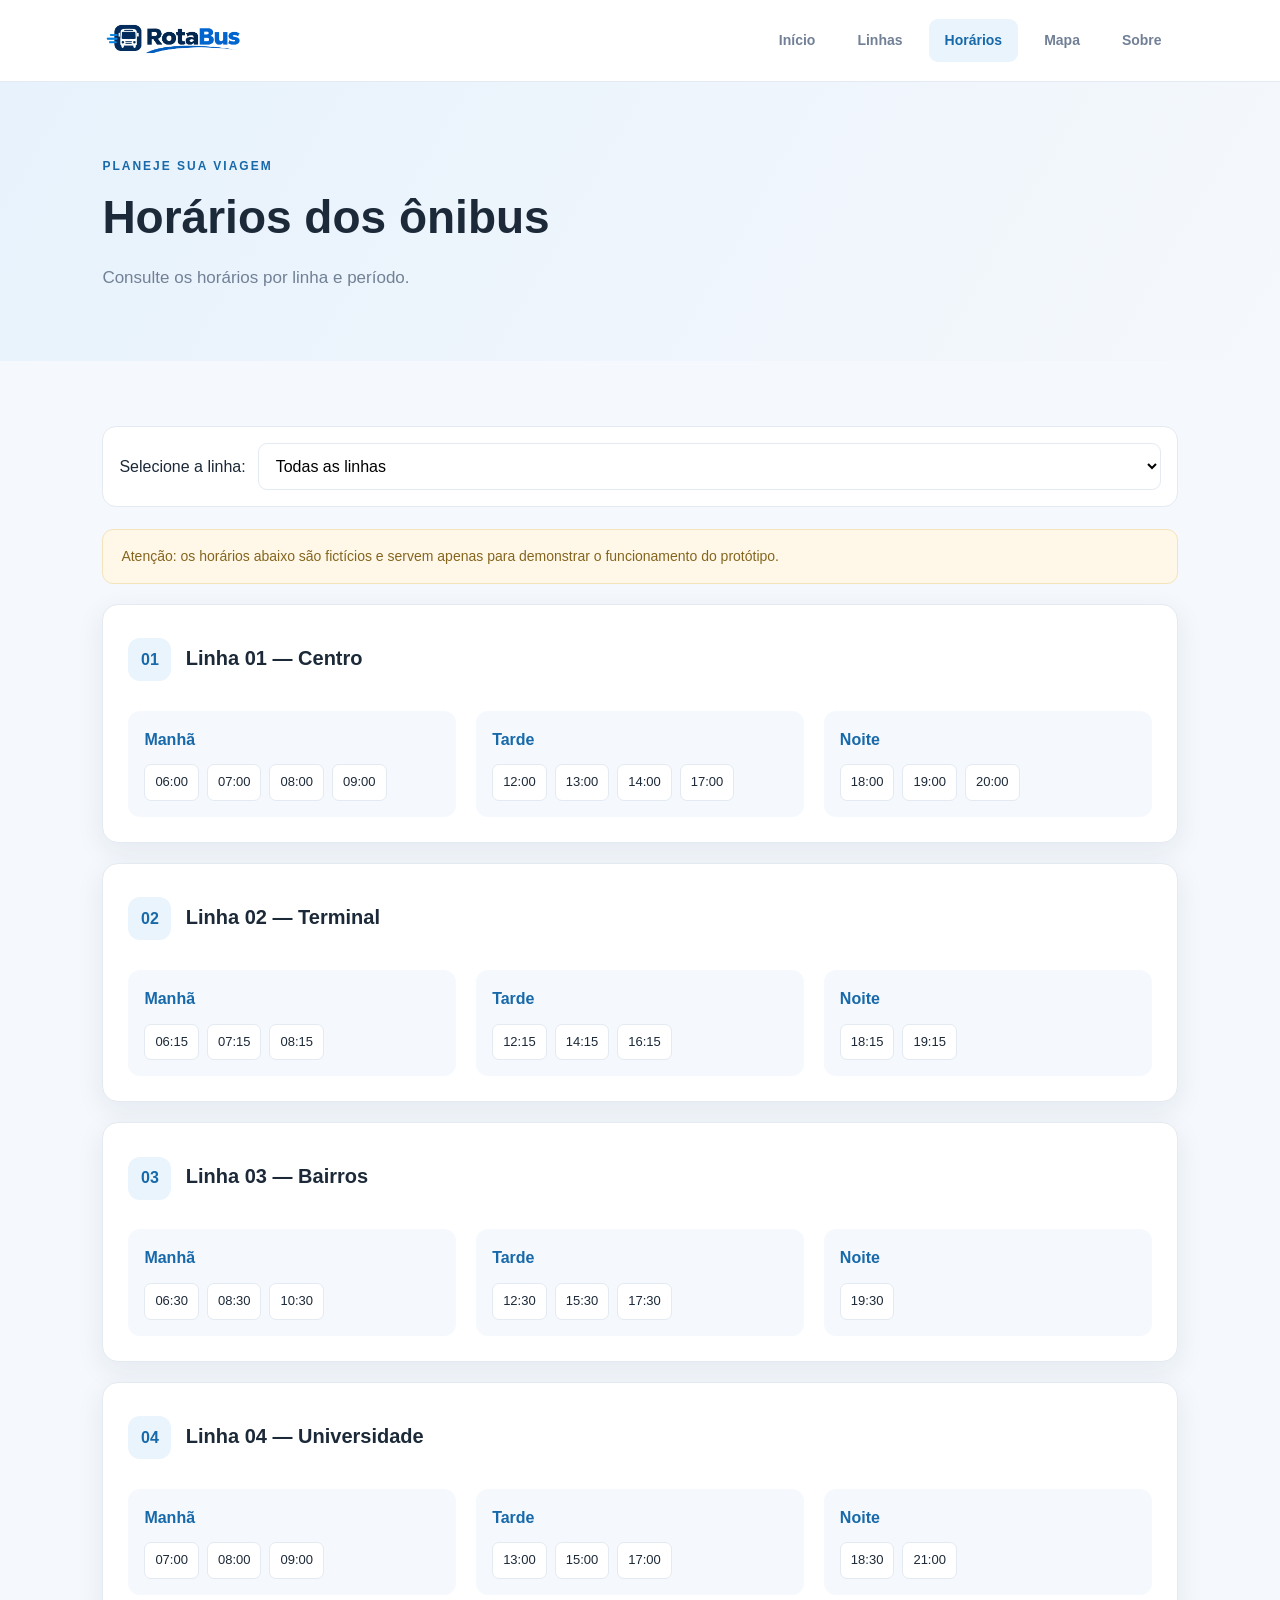
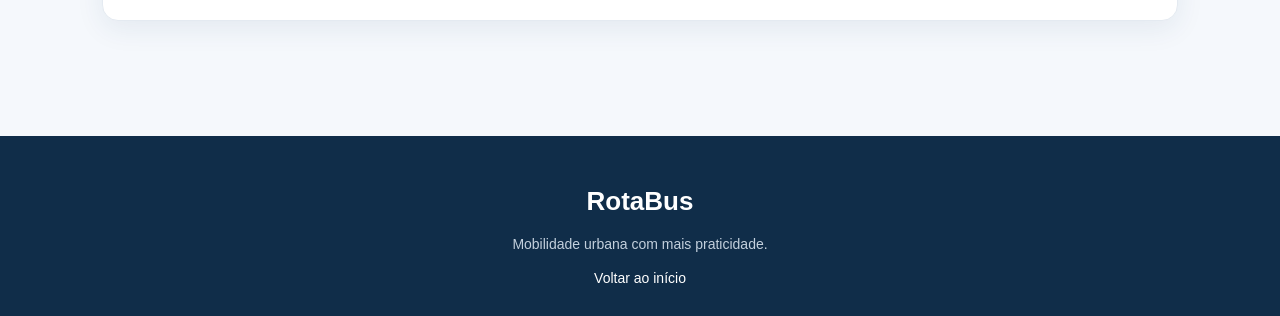
==== horarios.html @ e19ad1a0 "versão 25-11" ====
<!DOCTYPE html>
<html lang="pt-BR">
<head>
    <meta charset="UTF-8">
    <meta name="viewport" content="width=device-width, initial-scale=1.0">
    <title>RotaBus | Horários</title>
    <link rel="stylesheet" href="style.css">
    <script src="script.js" defer></script>
</head>
<body>

<header class="top">
    <a class="brand" href="index.html">
        <img src="assets/rotabus-logo.png" alt="RotaBus">
    </a>

    <nav>
        <a href="index.html">Início</a>
        <a href="linhas.html">Linhas</a>
        <a class="active" href="horarios.html">Horários</a>
        <a href="mapa.html">Mapa</a>
        <a href="sobre.html">Sobre</a>
    </nav>
</header>

<main>

    <section class="pagehero">
        <span class="eyebrow">PLANEJE SUA VIAGEM</span>
        <h1>Horários dos ônibus</h1>
        <p>Consulte os horários por linha e período.</p>
    </section>

    <section class="section">

        <div class="filterbar">
            <label for="schedule-line">Selecione a linha:</label>

            <select id="schedule-line">
                <option value="all">Todas as linhas</option>
                <option value="01">Linha 01 — Centro</option>
                <option value="02">Linha 02 — Terminal</option>
                <option value="03">Linha 03 — Bairros</option>
                <option value="04">Linha 04 — Universidade</option>
            </select>
        </div>

        <p class="notice">
            Atenção: os horários abaixo são fictícios e servem
            apenas para demonstrar o funcionamento do protótipo.
        </p>

        <div class="schedule-list">

            <article class="card schedule-card" data-schedule="01">
                <span class="linebadge">01</span>
                <h3>Linha 01 — Centro</h3>

                <div class="schedule">
                    <section>
                        <b>Manhã</b>
                        <div class="times">
                            <span>06:00</span>
                            <span>07:00</span>
                            <span>08:00</span>
                            <span>09:00</span>
                        </div>
                    </section>

                    <section>
                        <b>Tarde</b>
                        <div class="times">
                            <span>12:00</span>
                            <span>13:00</span>
                            <span>14:00</span>
                            <span>17:00</span>
                        </div>
                    </section>

                    <section>
                        <b>Noite</b>
                        <div class="times">
                            <span>18:00</span>
                            <span>19:00</span>
                            <span>20:00</span>
                        </div>
                    </section>
                </div>
            </article>

            <article class="card schedule-card" data-schedule="02">
                <span class="linebadge">02</span>
                <h3>Linha 02 — Terminal</h3>

                <div class="schedule">
                    <section>
                        <b>Manhã</b>
                        <div class="times">
                            <span>06:15</span>
                            <span>07:15</span>
                            <span>08:15</span>
                        </div>
                    </section>

                    <section>
                        <b>Tarde</b>
                        <div class="times">
                            <span>12:15</span>
                            <span>14:15</span>
                            <span>16:15</span>
                        </div>
                    </section>

                    <section>
                        <b>Noite</b>
                        <div class="times">
                            <span>18:15</span>
                            <span>19:15</span>
                        </div>
                    </section>
                </div>
            </article>

            <article class="card schedule-card" data-schedule="03">
                <span class="linebadge">03</span>
                <h3>Linha 03 — Bairros</h3>

                <div class="schedule">
                    <section>
                        <b>Manhã</b>
                        <div class="times">
                            <span>06:30</span>
                            <span>08:30</span>
                            <span>10:30</span>
                        </div>
                    </section>

                    <section>
                        <b>Tarde</b>
                        <div class="times">
                            <span>12:30</span>
                            <span>15:30</span>
                            <span>17:30</span>
                        </div>
                    </section>

                    <section>
                        <b>Noite</b>
                        <div class="times">
                            <span>19:30</span>
                        </div>
                    </section>
                </div>
            </article>

            <article class="card schedule-card" data-schedule="04">
                <span class="linebadge">04</span>
                <h3>Linha 04 — Universidade</h3>

                <div class="schedule">
                    <section>
                        <b>Manhã</b>
                        <div class="times">
                            <span>07:00</span>
                            <span>08:00</span>
                            <span>09:00</span>
                        </div>
                    </section>

                    <section>
                        <b>Tarde</b>
                        <div class="times">
                            <span>13:00</span>
                            <span>15:00</span>
                            <span>17:00</span>
                        </div>
                    </section>

                    <section>
                        <b>Noite</b>
                        <div class="times">
                            <span>18:30</span>
                            <span>21:00</span>
                        </div>
                    </section>
                </div>
            </article>

        </div>

    </section>

</main>

<footer>
    <div class="footbrand">RotaBus</div>
    <p>Mobilidade urbana com mais praticidade.</p>
    <a href="index.html">Voltar ao início</a>
</footer>

</body>
</html>
---- style.css ----
/* =====================================
   ROTABUS - ESTILO PRINCIPAL
===================================== */

:root {
    --primary: #1769aa;
    --primary-dark: #104c80;
    --primary-light: #eaf4fc;
    --accent: #35a6d8;

    --background: #f5f8fc;
    --surface: #ffffff;

    --text: #1c2938;
    --muted: #718096;

    --border: #e4eaf1;

    --radius: 16px;
    --shadow: 0 8px 28px rgba(25, 65, 105, 0.08);
}

/* RESET */

* {
    margin: 0;
    padding: 0;
    box-sizing: border-box;
}

html {
    scroll-behavior: smooth;
}

body {
    font-family: Arial, Helvetica, sans-serif;
    background: var(--background);
    color: var(--text);
    line-height: 1.6;
}

a {
    text-decoration: none;
    color: inherit;
}

button,
input,
select {
    font: inherit;
}

/* CABEÇALHO */

.top {
    width: 100%;
    min-height: 82px;
    background: var(--surface);
    display: flex;
    align-items: center;
    justify-content: space-between;
    padding: 15px 8%;
    border-bottom: 1px solid var(--border);
    gap: 25px;
}

.brand {
    display: flex;
    align-items: center;
}

.brand img {
    width: 145px;
    max-height: 55px;
    object-fit: contain;
}

nav {
    display: flex;
    align-items: center;
    gap: 10px;
    flex-wrap: wrap;
}

nav a {
    padding: 10px 16px;
    border-radius: 9px;
    color: var(--muted);
    font-size: 14px;
    font-weight: 600;
    transition: 0.25s;
}

nav a:hover,
nav a.active {
    color: var(--primary);
    background: var(--primary-light);
}

/* CONTEÚDO PRINCIPAL */

main {
    min-height: 70vh;
}

.hero {
    display: grid;
    grid-template-columns: 1.1fr 0.9fr;
    align-items: center;
    gap: 50px;
    padding: 80px 8%;
}

.intro {
    max-width: 650px;
}

.eyebrow {
    display: inline-block;
    color: var(--primary);
    font-size: 12px;
    font-weight: 800;
    letter-spacing: 2px;
    margin-bottom: 15px;
}

h1 {
    font-size: clamp(34px, 5vw, 55px);
    line-height: 1.15;
    margin-bottom: 20px;
    color: var(--text);
}

.intro > p,
.pagehero p {
    color: var(--muted);
    font-size: 17px;
    max-width: 580px;
}

/* PESQUISA */

.searchbox {
    display: flex;
    gap: 10px;
    background: white;
    padding: 8px;
    border: 1px solid var(--border);
    border-radius: 13px;
    box-shadow: var(--shadow);
    margin-top: 30px;
    max-width: 580px;
}

.searchbox input {
    flex: 1;
    min-width: 0;
    border: none;
    outline: none;
    padding: 12px;
}

button,
.primary {
    background: var(--primary);
    color: white;
    border: none;
    border-radius: 9px;
    padding: 12px 22px;
    font-weight: 700;
    cursor: pointer;
    transition: 0.25s;
}

button:hover,
.primary:hover {
    background: var(--primary-dark);
    transform: translateY(-2px);
}

/* PESQUISAS RÁPIDAS */

.chips {
    display: flex;
    align-items: center;
    flex-wrap: wrap;
    gap: 9px;
    margin-top: 20px;
    font-size: 13px;
    color: var(--muted);
}

.chip {
    background: white;
    border: 1px solid var(--border);
    padding: 7px 13px;
    border-radius: 30px;
    color: var(--primary);
    font-weight: 600;
}

.chip:hover {
    background: var(--primary-light);
}

/* MAPA DEMONSTRATIVO */

.map {
    min-height: 350px;
    border-radius: 22px;
    overflow: hidden;
    position: relative;
    display: flex;
    align-items: flex-end;
    padding: 25px;
    background-color: #dce9e9;
    background-image:
        linear-gradient(35deg, transparent 45%, #ffffff 46%, #ffffff 49%, transparent 50%),
        linear-gradient(120deg, transparent 45%, #ffffff 46%, #ffffff 49%, transparent 50%),
        linear-gradient(90deg, transparent 48%, #c0d4c8 49%, #c0d4c8 51%, transparent 52%);
    background-size: 90px 90px, 120px 120px, 150px 150px;
    box-shadow: var(--shadow);
}

.map-preview {
    min-height: 400px;
}

.map-large {
    min-height: 480px;
    margin-bottom: 25px;
}

.map-label {
    background: rgba(255, 255, 255, 0.95);
    padding: 20px;
    border-radius: 13px;
    width: 100%;
    box-shadow: var(--shadow);
}

.map-label strong {
    font-size: 18px;
}

.map-label p {
    color: var(--muted);
    font-size: 14px;
    margin: 5px 0 10px;
}

.map-label a {
    color: var(--primary);
    font-weight: 700;
}

/* SEÇÕES */

.section {
    padding: 65px 8%;
}

.section h2 {
    font-size: 30px;
    margin-bottom: 30px;
}

.pagehero {
    padding: 70px 8%;
    background: linear-gradient(
        120deg,
        #e7f2fc,
        #f5f8fc
    );
}

.pagehero h1 {
    font-size: clamp(34px, 5vw, 46px);
}

/* CARTÕES */

.cards {
    display: grid;
    grid-template-columns: repeat(3, 1fr);
    gap: 22px;
    margin-top: 30px;
}

.card {
    background: var(--surface);
    border: 1px solid var(--border);
    border-radius: var(--radius);
    padding: 25px;
    box-shadow: var(--shadow);
    transition: 0.25s;
}

.card:hover {
    transform: translateY(-5px);
    box-shadow: 0 14px 32px rgba(25, 65, 105, 0.13);
}

.card h3 {
    font-size: 20px;
    margin: 12px 0;
}

.card p {
    color: var(--muted);
    font-size: 14px;
    margin-bottom: 20px;
}

.linebadge {
    display: inline-flex;
    align-items: center;
    justify-content: center;
    background: var(--primary-light);
    color: var(--primary);
    width: 43px;
    height: 43px;
    border-radius: 12px;
    font-weight: 800;
}

.button-link {
    display: inline-block;
    color: var(--primary);
    font-weight: 700;
    font-size: 14px;
    padding: 9px 0;
}

.button-link:hover {
    color: var(--primary-dark);
    text-decoration: underline;
}

/* FILTROS */

.filterbar {
    display: flex;
    gap: 12px;
    align-items: center;
    flex-wrap: wrap;
    background: white;
    padding: 16px;
    border: 1px solid var(--border);
    border-radius: 14px;
    margin-bottom: 22px;
}

.filterbar input,
.filterbar select {
    flex: 1;
    min-width: 180px;
    padding: 13px;
    border: 1px solid var(--border);
    border-radius: 9px;
    outline: none;
    background: white;
}

.filterbar input:focus,
.filterbar select:focus,
.searchbox:focus-within {
    border-color: var(--primary);
}

.notice {
    background: #fff8e8;
    color: #85651e;
    border: 1px solid #f3e4bc;
    padding: 15px 18px;
    border-radius: 11px;
    margin: 20px 0;
    font-size: 14px;
}

.empty-state {
    color: var(--muted);
    text-align: center;
    padding: 35px;
}

/* HORÁRIOS */

.schedule-list {
    display: grid;
    gap: 20px;
}

.schedule-card h3 {
    display: inline-block;
    margin-left: 10px;
}

.schedule {
    display: grid;
    grid-template-columns: repeat(3, 1fr);
    gap: 20px;
    margin-top: 25px;
}

.schedule section {
    background: var(--background);
    border-radius: 12px;
    padding: 16px;
}

.schedule section b {
    display: block;
    margin-bottom: 12px;
    color: var(--primary);
}

.times {
    display: flex;
    flex-wrap: wrap;
    gap: 8px;
}

.times span {
    background: white;
    border: 1px solid var(--border);
    padding: 7px 10px;
    border-radius: 7px;
    font-size: 13px;
}

/* SOBRE */

.about-content {
    background: white;
    border: 1px solid var(--border);
    border-radius: var(--radius);
    padding: 35px;
    box-shadow: var(--shadow);
    margin-bottom: 30px;
}

.about-content h2 {
    font-size: 25px;
    margin: 20px 0 10px;
}

.about-content h2:first-child {
    margin-top: 0;
}

.about-content p {
    color: var(--muted);
    margin-bottom: 20px;
}

/* RODAPÉ */

footer {
    background: #102d49;
    color: white;
    padding: 45px 8% 25px;
    text-align: center;
    margin-top: 50px;
}

.footbrand {
    font-size: 26px;
    font-weight: 800;
    margin-bottom: 8px;
}

footer p {
    color: #c3d0dd;
    font-size: 14px;
    margin: 10px 0;
}

.footer-links {
    display: flex;
    justify-content: center;
    flex-wrap: wrap;
    gap: 20px;
    margin: 25px 0;
}

footer a {
    color: white;
    font-size: 14px;
}

footer a:hover {
    color: #8ecfff;
}

footer hr {
    border: none;
    border-top: 1px solid #38536b;
    margin: 25px 0;
}

/* RESPONSIVIDADE */

@media (max-width: 900px) {

    .top {
        padding: 15px 5%;
        flex-direction: column;
    }

    .hero {
        grid-template-columns: 1fr;
        padding: 55px 6%;
    }

    .cards {
        grid-template-columns: repeat(2, 1fr);
    }

    .section {
        padding: 50px 6%;
    }

    .pagehero {
        padding: 55px 6%;
    }
}

@media (max-width: 600px) {

    .top {
        gap: 12px;
    }

    nav {
        justify-content: center;
        gap: 4px;
    }

    nav a {
        padding: 8px 10px;
        font-size: 12px;
    }

    .brand img {
        width: 125px;
    }

    .hero {
        padding: 45px 5%;
    }

    .intro > p,
    .pagehero p {
        font-size: 15px;
    }

    .searchbox {
        flex-direction: column;
    }

    .searchbox button {
        width: 100%;
    }

    .cards {
        grid-template-columns: 1fr;
    }

    .schedule {
        grid-template-columns: 1fr;
    }

    .section {
        padding: 40px 5%;
    }

    .pagehero {
        padding: 45px 5%;
    }

    .map,
    .map-preview {
        min-height: 280px;
    }

    .map-large {
        min-height: 350px;
    }

    .about-content {
        padding: 22px;
    }

    footer {
        padding: 35px 5% 20px;
    }

    .filterbar {
        align-items: stretch;
        flex-direction: column;
    }

    .filterbar button {
        width: 100%;
    }
}
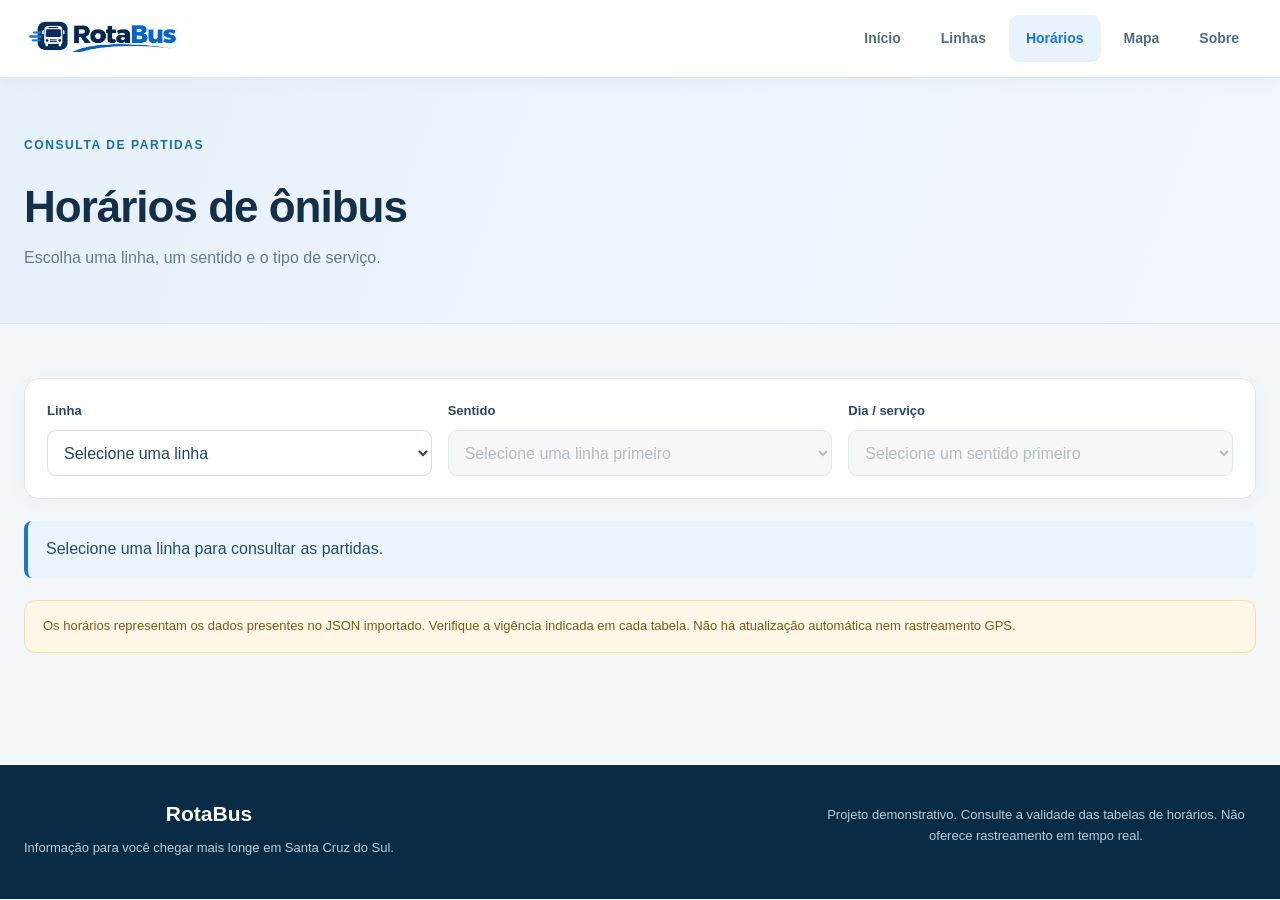
==== commit 231364e7: "adicão do json" ====
--- a/horarios.html
+++ b/horarios.html
@@ -1,202 +1,49 @@
 <!DOCTYPE html>
 <html lang="pt-BR">
 <head>
-    <meta charset="UTF-8">
-    <meta name="viewport" content="width=device-width, initial-scale=1.0">
-    <title>RotaBus | Horários</title>
-    <link rel="stylesheet" href="style.css">
-    <script src="script.js" defer></script>
+  <meta charset="UTF-8">
+  <meta name="viewport" content="width=device-width, initial-scale=1.0">
+  <meta name="description" content="Horários - RotaBus Santa Cruz do Sul">
+  <title>Horários | RotaBus</title>
+  <link rel="icon" type="image/svg+xml" href="assets/favicon.svg">
+  <link rel="stylesheet" href="style.css">
+  <script src="app.js" defer></script>
 </head>
-<body>
+<body data-page="schedules">
 
-<header class="top">
-    <a class="brand" href="index.html">
-        <img src="assets/rotabus-logo.png" alt="RotaBus">
-    </a>
+  <header class="site-header">
+    <div class="container header-inner">
+      <a class="brand" href="#" onclick="home()">
+    <img src="./assets/rotabus-logo.png" alt="RotaBus">
+</a>
+      <button class="menu-toggle" id="menuToggle"
+        aria-label="Abrir menu" aria-expanded="false">☰</button>
+      <nav class="main-nav" id="mainNav">
+        <a href="index.html" data-nav="home">Início</a>
+        <a href="linhas.html" data-nav="lines">Linhas</a>
+        <a href="horarios.html" data-nav="schedules">Horários</a>
+        <a href="mapa.html" data-nav="map">Mapa</a>
+        <a href="sobre.html" data-nav="about">Sobre</a>
+      </nav>
+    </div>
+  </header>
 
-    <nav>
-        <a href="index.html">Início</a>
-        <a href="linhas.html">Linhas</a>
-        <a class="active" href="horarios.html">Horários</a>
-        <a href="mapa.html">Mapa</a>
-        <a href="sobre.html">Sobre</a>
-    </nav>
-</header>
+  <main id="app" class="page-main">
+    <div class="container loading-state">Carregando...</div>
+  </main>
 
-<main>
-
-    <section class="pagehero">
-        <span class="eyebrow">PLANEJE SUA VIAGEM</span>
-        <h1>Horários dos ônibus</h1>
-        <p>Consulte os horários por linha e período.</p>
-    </section>
-
-    <section class="section">
-
-        <div class="filterbar">
-            <label for="schedule-line">Selecione a linha:</label>
-
-            <select id="schedule-line">
-                <option value="all">Todas as linhas</option>
-                <option value="01">Linha 01 — Centro</option>
-                <option value="02">Linha 02 — Terminal</option>
-                <option value="03">Linha 03 — Bairros</option>
-                <option value="04">Linha 04 — Universidade</option>
-            </select>
-        </div>
-
-        <p class="notice">
-            Atenção: os horários abaixo são fictícios e servem
-            apenas para demonstrar o funcionamento do protótipo.
-        </p>
-
-        <div class="schedule-list">
-
-            <article class="card schedule-card" data-schedule="01">
-                <span class="linebadge">01</span>
-                <h3>Linha 01 — Centro</h3>
-
-                <div class="schedule">
-                    <section>
-                        <b>Manhã</b>
-                        <div class="times">
-                            <span>06:00</span>
-                            <span>07:00</span>
-                            <span>08:00</span>
-                            <span>09:00</span>
-                        </div>
-                    </section>
-
-                    <section>
-                        <b>Tarde</b>
-                        <div class="times">
-                            <span>12:00</span>
-                            <span>13:00</span>
-                            <span>14:00</span>
-                            <span>17:00</span>
-                        </div>
-                    </section>
-
-                    <section>
-                        <b>Noite</b>
-                        <div class="times">
-                            <span>18:00</span>
-                            <span>19:00</span>
-                            <span>20:00</span>
-                        </div>
-                    </section>
-                </div>
-            </article>
-
-            <article class="card schedule-card" data-schedule="02">
-                <span class="linebadge">02</span>
-                <h3>Linha 02 — Terminal</h3>
-
-                <div class="schedule">
-                    <section>
-                        <b>Manhã</b>
-                        <div class="times">
-                            <span>06:15</span>
-                            <span>07:15</span>
-                            <span>08:15</span>
-                        </div>
-                    </section>
-
-                    <section>
-                        <b>Tarde</b>
-                        <div class="times">
-                            <span>12:15</span>
-                            <span>14:15</span>
-                            <span>16:15</span>
-                        </div>
-                    </section>
-
-                    <section>
-                        <b>Noite</b>
-                        <div class="times">
-                            <span>18:15</span>
-                            <span>19:15</span>
-                        </div>
-                    </section>
-                </div>
-            </article>
-
-            <article class="card schedule-card" data-schedule="03">
-                <span class="linebadge">03</span>
-                <h3>Linha 03 — Bairros</h3>
-
-                <div class="schedule">
-                    <section>
-                        <b>Manhã</b>
-                        <div class="times">
-                            <span>06:30</span>
-                            <span>08:30</span>
-                            <span>10:30</span>
-                        </div>
-                    </section>
-
-                    <section>
-                        <b>Tarde</b>
-                        <div class="times">
-                            <span>12:30</span>
-                            <span>15:30</span>
-                            <span>17:30</span>
-                        </div>
-                    </section>
-
-                    <section>
-                        <b>Noite</b>
-                        <div class="times">
-                            <span>19:30</span>
-                        </div>
-                    </section>
-                </div>
-            </article>
-
-            <article class="card schedule-card" data-schedule="04">
-                <span class="linebadge">04</span>
-                <h3>Linha 04 — Universidade</h3>
-
-                <div class="schedule">
-                    <section>
-                        <b>Manhã</b>
-                        <div class="times">
-                            <span>07:00</span>
-                            <span>08:00</span>
-                            <span>09:00</span>
-                        </div>
-                    </section>
-
-                    <section>
-                        <b>Tarde</b>
-                        <div class="times">
-                            <span>13:00</span>
-                            <span>15:00</span>
-                            <span>17:00</span>
-                        </div>
-                    </section>
-
-                    <section>
-                        <b>Noite</b>
-                        <div class="times">
-                            <span>18:30</span>
-                            <span>21:00</span>
-                        </div>
-                    </section>
-                </div>
-            </article>
-
-        </div>
-
-    </section>
-
-</main>
-
-<footer>
-    <div class="footbrand">RotaBus</div>
-    <p>Mobilidade urbana com mais praticidade.</p>
-    <a href="index.html">Voltar ao início</a>
-</footer>
+  <footer class="site-footer">
+    <div class="container footer-inner">
+      <div>
+        <a class="footer-brand" href="index.html">RotaBus</a>
+        <p>Informação para você chegar mais longe em Santa Cruz do Sul.</p>
+      </div>
+      <p class="footer-note">
+        Projeto demonstrativo. Consulte a validade das tabelas de horários.
+        Não oferece rastreamento em tempo real.
+      </p>
+    </div>
+  </footer>
 
 </body>
 </html>
--- a/style.css
+++ b/style.css
@@ -606,3 +606,1054 @@
         width: 100%;
     }
 }
+
+:root {
+  --navy: #0d3554;
+  --navy-dark: #092b46;
+  --blue: #1976d2;
+  --blue-dark: #125fae;
+  --blue-soft: #e8f3ff;
+  --yellow: #ffc928;
+  --ink: #17364f;
+  --muted: #647b8d;
+  --line: #dce6ed;
+  --bg: #f4f7fa;
+  --white: #fff;
+  --shadow: 0 10px 28px rgba(12,47,76,.07);
+  --radius: 16px;
+}
+
+* {
+  box-sizing: border-box;
+}
+
+html {
+  scroll-behavior: smooth;
+}
+
+body {
+  margin: 0;
+  background: var(--bg);
+  color: var(--ink);
+  font-family: Inter, "Segoe UI", Roboto, Arial, sans-serif;
+  -webkit-font-smoothing: antialiased;
+}
+
+a { color: inherit; }
+button, input, select { font: inherit; }
+
+.container {
+  width: min(1490px, calc(100% - 48px));
+  margin: 0 auto;
+}
+
+.site-header {
+  height: 78px;
+  background: rgba(255,255,255,.98);
+  border-bottom: 1px solid var(--line);
+  position: sticky;
+  top: 0;
+  z-index: 50;
+  box-shadow: 0 3px 14px rgba(17,50,75,.04);
+}
+
+.header-inner {
+  height: 100%;
+  display: flex;
+  align-items: center;
+  justify-content: space-between;
+  gap: 24px;
+}
+
+.brand {
+  display: inline-flex;
+  align-items: center;
+  text-decoration: none;
+}
+
+.brand img {
+  display: block;
+  width: 166px;
+  height: 54px;
+  object-fit: contain;
+}
+
+.main-nav {
+  display: flex;
+  align-items: center;
+  gap: 6px;
+}
+
+.main-nav a {
+  padding: 12px 17px;
+  border-radius: 10px;
+  text-decoration: none;
+  color: #536b7e;
+  font-size: 14px;
+  font-weight: 650;
+  transition: .2s;
+}
+
+.main-nav a:hover,
+.main-nav a.active {
+  background: var(--blue-soft);
+  color: var(--blue);
+}
+
+.menu-toggle {
+  display: none;
+  border: 1px solid var(--line);
+  background: white;
+  border-radius: 9px;
+  padding: 8px 12px;
+  color: var(--navy);
+  font-size: 20px;
+}
+
+.page-main { min-height: 65vh; }
+
+.loading-state {
+  padding: 70px 0;
+  color: var(--muted);
+}
+
+/* PÁGINA INICIAL */
+
+.hero {
+  overflow: hidden;
+  background: linear-gradient(118deg,#0b304d,#12486f 58%,#17618b);
+  color: white;
+  padding: 66px 0 72px;
+  position: relative;
+}
+
+.hero:after {
+  content: "";
+  position: absolute;
+  width: 440px;
+  height: 440px;
+  border: 1px solid rgba(255,255,255,.1);
+  border-radius: 50%;
+  right: -170px;
+  top: -250px;
+}
+
+.hero-grid {
+  display: grid;
+  grid-template-columns: 1.1fr .9fr;
+  align-items: center;
+  gap: 55px;
+  position: relative;
+  z-index: 1;
+}
+
+.eyebrow {
+  color: #176db2;
+  font-size: 12px;
+  font-weight: 800;
+  letter-spacing: 1.6px;
+  text-transform: uppercase;
+}
+
+.eyebrow-light { color: #a8d3ff; }
+
+.hero h1 {
+  font-size: clamp(38px,4.6vw,60px);
+  line-height: 1.04;
+  letter-spacing: -2px;
+  margin: 20px 0 16px;
+  max-width: 660px;
+}
+
+.hero-copy > p {
+  max-width: 610px;
+  font-size: 18px;
+  line-height: 1.7;
+  color: #d5e7f5;
+  margin: 0;
+}
+
+.search-panel {
+  margin-top: 28px;
+  padding: 14px;
+  background: white;
+  color: var(--ink);
+  border-radius: 15px;
+  box-shadow: 0 12px 28px rgba(0,0,0,.15);
+}
+
+.search-panel label {
+  display: block;
+  margin: 2px 4px 10px;
+  font-size: 13px;
+  font-weight: 750;
+}
+
+.search-row {
+  display: flex;
+  gap: 9px;
+}
+
+.search-row input {
+  flex: 1;
+  min-width: 0;
+  padding: 14px 15px;
+  border: 1px solid #dce6ed;
+  border-radius: 9px;
+  outline: none;
+  color: var(--ink);
+}
+
+.search-row input:focus {
+  border-color: var(--blue);
+  box-shadow: 0 0 0 3px rgba(25,118,210,.12);
+}
+
+.button {
+  display: inline-flex;
+  justify-content: center;
+  align-items: center;
+  gap: 8px;
+  border: 0;
+  border-radius: 9px;
+  padding: 13px 20px;
+  text-decoration: none;
+  font-weight: 750;
+  cursor: pointer;
+}
+
+.button-primary {
+  background: var(--blue);
+  color: white;
+}
+
+.button-primary:hover { background: var(--blue-dark); }
+
+.button-outline {
+  background: white;
+  border: 1px solid #cbddeb;
+  color: var(--blue);
+}
+
+.button-outline:hover { background: var(--blue-soft); }
+
+.hero-hint {
+  margin-top: 14px;
+  font-size: 13px;
+  color: #c6dceb;
+}
+
+/* ILUSTRAÇÃO DO ÔNIBUS */
+
+.hero-visual {
+  min-height: 335px;
+  border: 1px solid rgba(255,255,255,.3);
+  border-radius: 25px;
+  background: linear-gradient(145deg,#e8f0f5,#cddde7);
+  position: relative;
+  overflow: hidden;
+  box-shadow: 0 20px 40px rgba(0,0,0,.15);
+}
+
+.route-art { position: absolute; inset: 0; }
+
+.route-line {
+  position: absolute;
+  width: 145%;
+  height: 18px;
+  background: white;
+  border: 1px solid #c6d5df;
+  top: 48%;
+  left: -20%;
+  transform: rotate(-24deg);
+  box-shadow: 0 0 0 8px rgba(255,255,255,.23);
+}
+
+.route-dot {
+  position: absolute;
+  top: 25%;
+  left: 22%;
+  width: 18px;
+  height: 18px;
+  border: 5px solid #1976d2;
+  border-radius: 50%;
+  background: white;
+  z-index: 2;
+}
+
+.route-pin {
+  position: absolute;
+  right: 19%;
+  top: 65%;
+  font-size: 34px;
+  color: #e6a900;
+  z-index: 2;
+}
+
+.bus-illustration {
+  position: absolute;
+  z-index: 3;
+  width: 220px;
+  height: 116px;
+  left: 50%;
+  top: 48%;
+  transform: translate(-50%,-50%);
+  background: #1976d2;
+  border: 7px solid white;
+  border-radius: 23px 23px 14px 14px;
+  box-shadow: 0 15px 25px rgba(14,52,79,.2);
+}
+
+.bus-windows {
+  position: absolute;
+  left: 13px;
+  right: 13px;
+  top: 13px;
+  height: 48px;
+  background: #dff0ff;
+  border-radius: 9px 9px 4px 4px;
+}
+
+.bus-front {
+  position: absolute;
+  right: 13px;
+  bottom: 13px;
+  width: 35px;
+  height: 18px;
+  background: #dff0ff;
+  border-radius: 4px;
+}
+
+.wheel {
+  position: absolute;
+  bottom: -14px;
+  width: 31px;
+  height: 31px;
+  border-radius: 50%;
+  background: #16354e;
+  border: 5px solid white;
+}
+
+.wheel-one { left: 32px; }
+.wheel-two { right: 32px; }
+
+.visual-caption {
+  position: absolute;
+  bottom: 17px;
+  left: 0;
+  right: 0;
+  text-align: center;
+  color: #345a73;
+  font-size: 13px;
+  font-weight: 700;
+}
+
+/* SEÇÕES E CARTÕES */
+
+.section-space {
+  padding-top: 54px;
+  padding-bottom: 62px;
+}
+
+.section-title-row {
+  display: flex;
+  align-items: end;
+  justify-content: space-between;
+  gap: 20px;
+  margin-bottom: 25px;
+}
+
+.section-title-row h2,
+.how-section h2 {
+  margin: 9px 0;
+  color: var(--navy);
+  font-size: 30px;
+  letter-spacing: -.7px;
+}
+
+.section-title-row p {
+  margin: 0;
+  color: var(--muted);
+}
+
+.line-grid {
+  display: grid;
+  grid-template-columns: repeat(3,minmax(0,1fr));
+  gap: 18px;
+}
+
+.line-card {
+  padding: 22px;
+  background: white;
+  border: 1px solid var(--line);
+  border-radius: var(--radius);
+  box-shadow: 0 5px 18px rgba(15,52,79,.045);
+  display: flex;
+  flex-direction: column;
+  align-items: flex-start;
+  min-height: 205px;
+  transition: transform .2s,box-shadow .2s;
+}
+
+.line-card:hover {
+  transform: translateY(-3px);
+  box-shadow: var(--shadow);
+}
+
+.line-card-top {
+  width: 100%;
+  display: flex;
+  justify-content: space-between;
+  align-items: center;
+}
+
+.line-number {
+  display: inline-flex;
+  align-items: center;
+  justify-content: center;
+  min-width: 48px;
+  height: 42px;
+  padding: 0 12px;
+  background: var(--blue-soft);
+  color: var(--blue);
+  border-radius: 11px;
+  font-weight: 850;
+}
+
+.line-card h3 {
+  font-size: 18px;
+  color: var(--navy);
+  line-height: 1.4;
+  margin: 15px 0 7px;
+}
+
+.line-card p {
+  margin: 0 0 15px;
+  color: var(--muted);
+  font-size: 13px;
+}
+
+.text-link {
+  margin-top: auto;
+  color: var(--blue);
+  text-decoration: none;
+  font-size: 14px;
+  font-weight: 750;
+}
+
+.text-link:hover { text-decoration: underline; }
+
+.small { font-size: 12px; }
+.muted { color: var(--muted); }
+
+.info-strip,
+.map-notice {
+  margin-top: 22px;
+  padding: 15px 18px;
+  border-radius: 11px;
+  background: #fff8e8;
+  border: 1px solid #f0dfb2;
+  color: #795b18;
+  font-size: 13px;
+  line-height: 1.6;
+}
+
+/* COMO USAR */
+
+.how-section {
+  background: #eaf2f8;
+  padding: 54px 0 62px;
+}
+
+.steps-grid {
+  display: grid;
+  grid-template-columns: repeat(3,1fr);
+  gap: 18px;
+  margin-top: 25px;
+}
+
+.steps-grid article {
+  background: white;
+  padding: 24px;
+  border: 1px solid var(--line);
+  border-radius: 14px;
+}
+
+.steps-grid article > span {
+  display: inline-flex;
+  width: 42px;
+  height: 42px;
+  align-items: center;
+  justify-content: center;
+  border-radius: 12px;
+  background: var(--blue-soft);
+  color: var(--blue);
+  font-weight: 850;
+}
+
+.steps-grid h3 {
+  margin: 15px 0 7px;
+  color: var(--navy);
+}
+
+.steps-grid p {
+  margin: 0;
+  color: var(--muted);
+  line-height: 1.6;
+  font-size: 14px;
+}
+
+/* TÍTULOS INTERNOS */
+
+.page-heading {
+  padding: 53px 0;
+  background: linear-gradient(110deg,#e7f1fb,#f2f7fc);
+  border-bottom: 1px solid var(--line);
+}
+
+.page-heading h1 {
+  margin: 12px 0;
+  color: #142f48;
+  font-size: clamp(32px,4vw,44px);
+  letter-spacing: -1px;
+}
+
+.page-heading p {
+  margin: 0;
+  color: var(--muted);
+  font-size: 16px;
+}
+
+.search-panel-light {
+  margin: 0 0 20px;
+  border: 1px solid var(--line);
+  box-shadow: 0 5px 20px rgba(16,51,77,.04);
+}
+
+.list-meta {
+  margin: 22px 0 14px;
+  color: var(--muted);
+  font-size: 14px;
+}
+
+.empty-state {
+  padding: 22px;
+  background: white;
+  border: 1px dashed #c8d7e2;
+  border-radius: 12px;
+  color: var(--muted);
+}
+
+/* FILTROS DE HORÁRIOS */
+
+.filter-panel {
+  display: grid;
+  grid-template-columns: repeat(3,minmax(0,1fr));
+  gap: 16px;
+  padding: 22px;
+  background: white;
+  border: 1px solid var(--line);
+  border-radius: 15px;
+  box-shadow: 0 5px 20px rgba(16,51,77,.04);
+}
+
+.field {
+  display: flex;
+  flex-direction: column;
+  gap: 8px;
+}
+
+.field label {
+  font-size: 13px;
+  font-weight: 750;
+  color: #28485f;
+}
+
+.field select {
+  width: 100%;
+  min-height: 46px;
+  padding: 10px 12px;
+  border: 1px solid #d5e0e8;
+  border-radius: 9px;
+  background: white;
+  color: #24445b;
+  outline: none;
+}
+
+.field select:focus {
+  border-color: var(--blue);
+  box-shadow: 0 0 0 3px rgba(25,118,210,.12);
+}
+
+.field select:disabled {
+  background: #f1f4f6;
+  color: #95a2ac;
+}
+
+/* RESUMO E TABELAS */
+
+.schedule-summary {
+  margin: 22px 0;
+  padding: 16px 18px;
+  background: #eaf4fc;
+  border-left: 4px solid var(--blue);
+  border-radius: 8px;
+  color: #294c65;
+  line-height: 1.55;
+}
+
+.schedule-card {
+  padding: 25px;
+  background: white;
+  border: 1px solid var(--line);
+  border-radius: 15px;
+  box-shadow: 0 7px 22px rgba(16,51,77,.05);
+}
+
+.schedule-card-heading {
+  display: flex;
+  justify-content: space-between;
+  align-items: center;
+  gap: 16px;
+}
+
+.schedule-card-heading h2 {
+  margin: 7px 0;
+  color: var(--navy);
+  font-size: 22px;
+}
+
+.count-pill {
+  padding: 8px 12px;
+  border-radius: 30px;
+  background: #edf5fb;
+  color: #1769a5;
+  font-size: 13px;
+  font-weight: 700;
+  white-space: nowrap;
+}
+
+.schedule-validity {
+  display: flex;
+  flex-wrap: wrap;
+  gap: 8px 24px;
+  margin: 14px 0 20px;
+  color: var(--muted);
+  font-size: 13px;
+}
+
+.time-period { margin-top: 22px; }
+
+.time-period h3 {
+  font-size: 16px;
+  color: var(--navy);
+  margin: 0 0 9px;
+}
+
+.table-wrap { overflow-x: auto; }
+
+.time-table {
+  width: 100%;
+  border-collapse: collapse;
+}
+
+.time-table th,
+.time-table td {
+  padding: 13px 16px;
+  text-align: left;
+  border-bottom: 1px solid #e5edf2;
+}
+
+.time-table th {
+  background: #f1f6fa;
+  color: #31516a;
+  font-size: 13px;
+}
+
+.time-table td {
+  color: #536d80;
+  font-size: 14px;
+}
+
+.time-table tbody tr:hover { background: #f8fbfd; }
+
+.time-table td strong {
+  color: #145f96;
+  font-size: 15px;
+}
+
+/* MAPA */
+
+.map-frame {
+  margin-top: 20px;
+  height: 520px;
+  overflow: hidden;
+  border: 1px solid var(--line);
+  border-radius: 16px;
+  background: #e8eff3;
+  box-shadow: var(--shadow);
+}
+
+.map-frame iframe {
+  width: 100%;
+  height: 100%;
+  border: 0;
+}
+
+.map-attribution {
+  text-align: right;
+  color: var(--muted);
+  font-size: 12px;
+}
+
+.map-attribution a { color: var(--blue); }
+
+/* SOBRE */
+
+.about-layout {
+  display: grid;
+  grid-template-columns: repeat(2,minmax(0,1fr));
+  gap: 18px;
+}
+
+.about-card {
+  padding: 27px;
+  background: white;
+  border: 1px solid var(--line);
+  border-radius: 15px;
+  box-shadow: 0 5px 18px rgba(15,52,79,.04);
+}
+
+.about-card h2 {
+  margin: 10px 0;
+  color: var(--navy);
+}
+
+.about-card p {
+  color: var(--muted);
+  line-height: 1.75;
+}
+
+/* ALERTAS */
+
+.alert {
+  padding: 22px;
+  border-radius: 12px;
+  line-height: 1.6;
+}
+
+.alert-error {
+  background: #fff5f5;
+  border: 1px solid #efd3d3;
+  color: #943b3b;
+}
+
+/* RODAPÉ */
+
+.site-footer {
+  padding: 32px 0;
+  background: var(--navy-dark);
+  color: #d4e2ec;
+}
+
+.footer-inner {
+  display: flex;
+  justify-content: space-between;
+  align-items: flex-start;
+  gap: 30px;
+}
+
+.footer-brand {
+  color: white;
+  text-decoration: none;
+  font-size: 21px;
+  font-weight: 850;
+}
+
+.site-footer p {
+  margin: 8px 0;
+  color: #b9ccda;
+  font-size: 13px;
+}
+
+.footer-note {
+  max-width: 440px;
+  line-height: 1.6;
+}
+
+.menu-toggle:focus-visible,
+.main-nav a:focus-visible,
+.button:focus-visible {
+  outline: 3px solid var(--yellow);
+  outline-offset: 3px;
+}
+
+/* TABLETS */
+
+@media(max-width:900px) {
+  .hero-grid {
+    grid-template-columns: 1fr;
+    gap: 30px;
+  }
+
+  .hero-visual { min-height: 270px; }
+
+  .line-grid {
+    grid-template-columns: repeat(2,minmax(0,1fr));
+  }
+
+  .filter-panel { grid-template-columns: 1fr; }
+  .map-frame { height: 420px; }
+}
+
+/* CELULARES */
+
+@media(max-width:620px) {
+  .container { width: calc(100% - 32px); }
+
+  .site-header {
+    height: auto;
+    min-height: 70px;
+  }
+
+  .header-inner {
+    min-height: 70px;
+    flex-wrap: wrap;
+    padding-top: 8px;
+    padding-bottom: 8px;
+  }
+
+  .brand img {
+    width: 145px;
+    height: 46px;
+  }
+
+  .menu-toggle { display: block; }
+
+  .main-nav {
+    display: none;
+    width: 100%;
+    padding: 4px 0 9px;
+    flex-wrap: wrap;
+  }
+
+  .main-nav.open { display: flex; }
+
+  .main-nav a {
+    flex: 1 1 28%;
+    text-align: center;
+    padding: 10px 8px;
+    font-size: 13px;
+  }
+
+  .hero { padding: 43px 0; }
+
+  .hero h1 {
+    font-size: 40px;
+    letter-spacing: -1.2px;
+  }
+
+  .hero-copy > p { font-size: 16px; }
+
+  .search-row { flex-direction: column; }
+  .search-row .button { width: 100%; }
+  .hero-visual { min-height: 240px; }
+
+  .section-space {
+    padding-top: 36px;
+    padding-bottom: 42px;
+  }
+
+  .section-title-row {
+    align-items: flex-start;
+    flex-direction: column;
+  }
+
+  .section-title-row h2,
+  .how-section h2 {
+    font-size: 25px;
+  }
+
+  .line-grid,
+  .steps-grid,
+  .about-layout {
+    grid-template-columns: 1fr;
+  }
+
+  .page-heading { padding: 40px 0; }
+  .filter-panel { padding: 16px; }
+  .schedule-card { padding: 17px; }
+
+  .schedule-card-heading {
+    align-items: flex-start;
+    flex-direction: column;
+  }
+
+  .schedule-validity {
+    flex-direction: column;
+    gap: 7px;
+  }
+
+  .time-table th,
+  .time-table td {
+    padding: 11px;
+  }
+
+  .footer-inner {
+    flex-direction: column;
+    gap: 10px;
+  }
+
+  .map-frame { height: 350px; }
+}
+
+
+/* =================================
+   CORREÇÕES VISUAIS - ROTABUS
+================================= */
+
+/* Corrigir título da página inicial */
+.hero h1,
+.hero-title,
+.hero-content h1 {
+    color: #ffffff !important;
+}
+
+/* Melhorar texto da apresentação */
+.hero p,
+.hero-content p {
+    color: #e8f2ff;
+}
+
+/* Ajustar seção principal */
+.hero {
+    background: linear-gradient(
+        120deg,
+        #0d3554,
+        #17618a
+    );
+    color: #ffffff;
+}
+
+/* Corrigir tamanho e alinhamento da logo */
+.logo img,
+.navbar-logo img,
+header img {
+    max-width: 160px;
+    height: auto;
+    object-fit: contain;
+}
+
+/* Melhorar cartões das linhas */
+.line-card,
+.route-card {
+    background: #ffffff;
+    border: 1px solid #dce6f0;
+    border-radius: 16px;
+    padding: 22px;
+    box-shadow: 0 5px 18px rgba(15, 45, 75, 0.06);
+    transition: transform 0.2s ease, box-shadow 0.2s ease;
+}
+
+.line-card:hover,
+.route-card:hover {
+    transform: translateY(-4px);
+    box-shadow: 0 10px 25px rgba(15, 45, 75, 0.12);
+}
+
+/* Melhorar botões */
+button {
+    cursor: pointer;
+    transition: 0.2s ease;
+}
+
+button:hover {
+    filter: brightness(1.08);
+}
+
+/* Ajustes para celulares */
+@media (max-width: 768px) {
+    .hero {
+        padding: 45px 20px;
+    }
+
+    .hero h1,
+    .hero-title,
+    .hero-content h1 {
+        font-size: 36px;
+        line-height: 1.15;
+    }
+
+    .hero-content {
+        width: 100%;
+    }
+
+    .line-card,
+    .route-card {
+        width: 100%;
+    }
+
+    nav {
+        flex-wrap: wrap;
+        gap: 12px;
+    }
+}
+
+/* CENTRALIZAR CONTEÚDO DA PÁGINA INICIAL */
+
+.hero {
+    display: flex;
+    justify-content: center;
+    align-items: center;
+    width: 100%;
+    padding: 70px 24px;
+}
+
+.hero-content {
+    width: 100%;
+    max-width: 1200px;
+    margin: 0 auto;
+    display: grid;
+    grid-template-columns: 1fr 1fr;
+    align-items: center;
+    justify-content: center;
+    gap: 55px;
+}
+
+/* Centralizar a ilustração */
+.hero-image,
+.hero-visual {
+    display: flex;
+    justify-content: center;
+    align-items: center;
+}
+
+/* Ajuste para telas menores */
+@media (max-width: 768px) {
+    .hero {
+        padding: 45px 20px;
+    }
+
+    .hero-content {
+        grid-template-columns: 1fr;
+        text-align: center;
+        gap: 35px;
+    }
+
+    .hero-image,
+    .hero-visual {
+        justify-content: center;
+    }
+}
+.logo {
+    display: flex;
+    align-items: center;
+    text-decoration: none;
+}
+
+.logo img {
+    display: block;
+    width: 150px;
+    height: 55px;
+    object-fit: contain;
+}
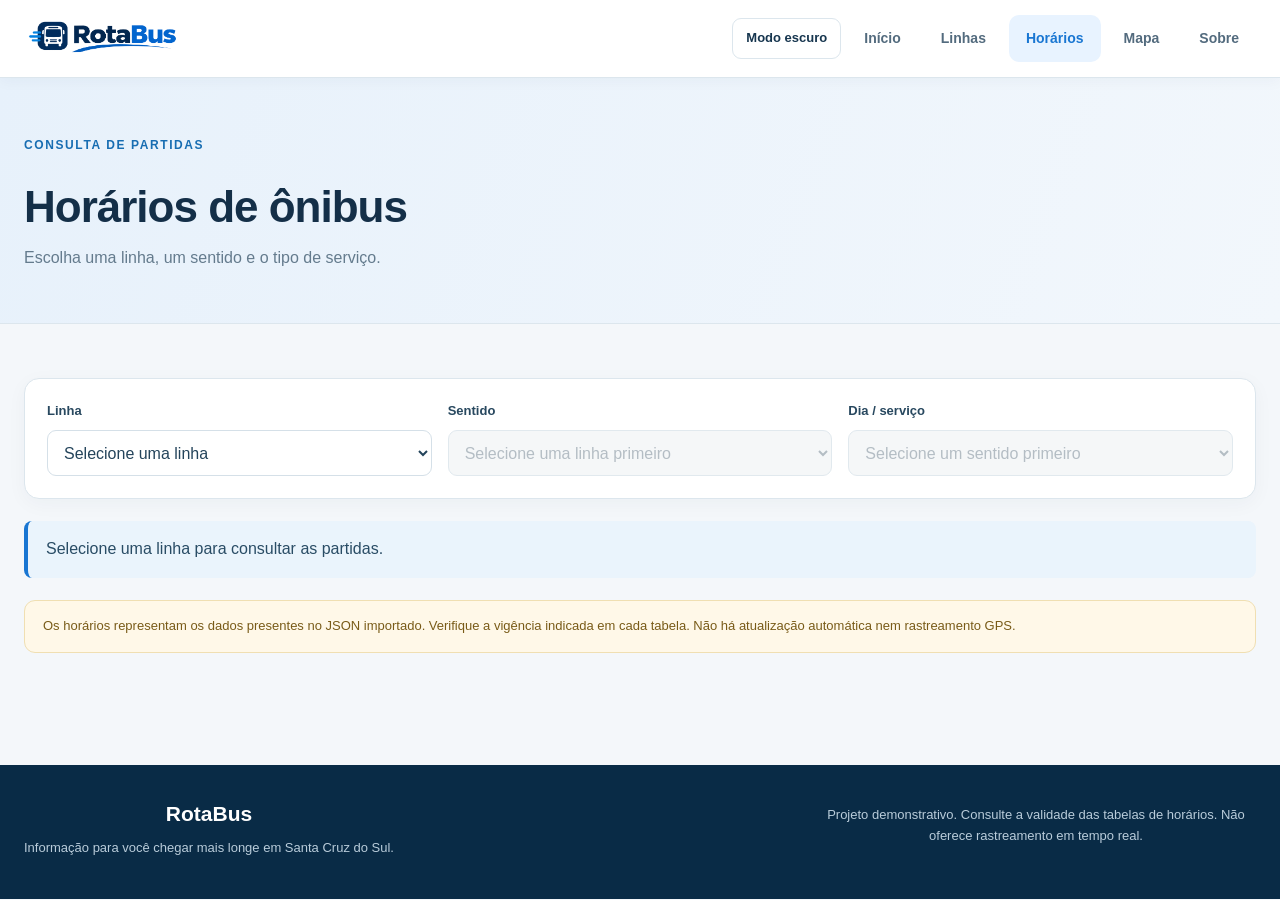
==== commit ada7f252: "26-11" ====
--- a/horarios.html
+++ b/horarios.html
@@ -19,6 +19,13 @@
       <button class="menu-toggle" id="menuToggle"
         aria-label="Abrir menu" aria-expanded="false">☰</button>
       <nav class="main-nav" id="mainNav">
+        <button
+        type="button"
+        class="theme-toggle"
+        id="themeToggle"
+        aria-label="Alternar modo escuro ou claro">
+            Modo escuro
+        </button>
         <a href="index.html" data-nav="home">Início</a>
         <a href="linhas.html" data-nav="lines">Linhas</a>
         <a href="horarios.html" data-nav="schedules">Horários</a>
--- a/style.css
+++ b/style.css
@@ -1656,4 +1656,96 @@
     width: 150px;
     height: 55px;
     object-fit: contain;
+}
+
+/* BOTÃO DE TEMA */
+.theme-toggle {
+  border: 1px solid var(--line);
+  background: var(--white);
+  color: var(--ink);
+  border-radius: 9px;
+  padding: 9px 13px;
+  font-size: 13px;
+  font-weight: 700;
+  cursor: pointer;
+  white-space: nowrap;
+}
+
+.theme-toggle:hover {
+  background: var(--blue-soft);
+  color: var(--blue);
+}
+
+/* MODO ESCURO */
+[data-theme="dark"] {
+  --bg: #0f1720;
+  --white: #17222f;
+  --ink: #e6eef5;
+  --muted: #9eb0c2;
+  --line: #28384a;
+  --blue-soft: #1e354d;
+  --navy: #dcebf7;
+  --shadow: 0 10px 28px rgba(0, 0, 0, 0.35);
+}
+
+[data-theme="dark"] .site-header {
+  background: rgba(23, 34, 47, 0.96);
+}
+
+[data-theme="dark"] .page-heading {
+  background: linear-gradient(110deg, #162433, #111b26);
+}
+
+[data-theme="dark"] .how-section {
+  background: #131e2a;
+}
+
+[data-theme="dark"] .search-panel,
+[data-theme="dark"] .search-panel label,
+[data-theme="dark"] .search-row input,
+[data-theme="dark"] .field select,
+[data-theme="dark"] .line-card,
+[data-theme="dark"] .route-card,
+[data-theme="dark"] .steps-grid article,
+[data-theme="dark"] .schedule-card,
+[data-theme="dark"] .about-card,
+[data-theme="dark"] .empty-state {
+  background: var(--white);
+  color: var(--ink);
+  border-color: var(--line);
+}
+
+[data-theme="dark"] .field select:disabled {
+  background: #111923;
+  color: #6c7f93;
+}
+
+[data-theme="dark"] .schedule-summary {
+  background: #172b3e;
+  color: var(--ink);
+}
+
+[data-theme="dark"] .time-table th {
+  background: #1c2b3b;
+  color: #c7d9e8;
+}
+
+[data-theme="dark"] .time-table td {
+  color: var(--muted);
+  border-bottom-color: var(--line);
+}
+
+[data-theme="dark"] .time-table tbody tr:hover {
+  background: #1b2836;
+}
+
+[data-theme="dark"] .info-strip,
+[data-theme="dark"] .map-notice {
+  background: #2b2414;
+  border-color: #574720;
+  color: #f3d58d;
+}
+
+[data-theme="dark"] .site-footer {
+  background: #090f16;
 }
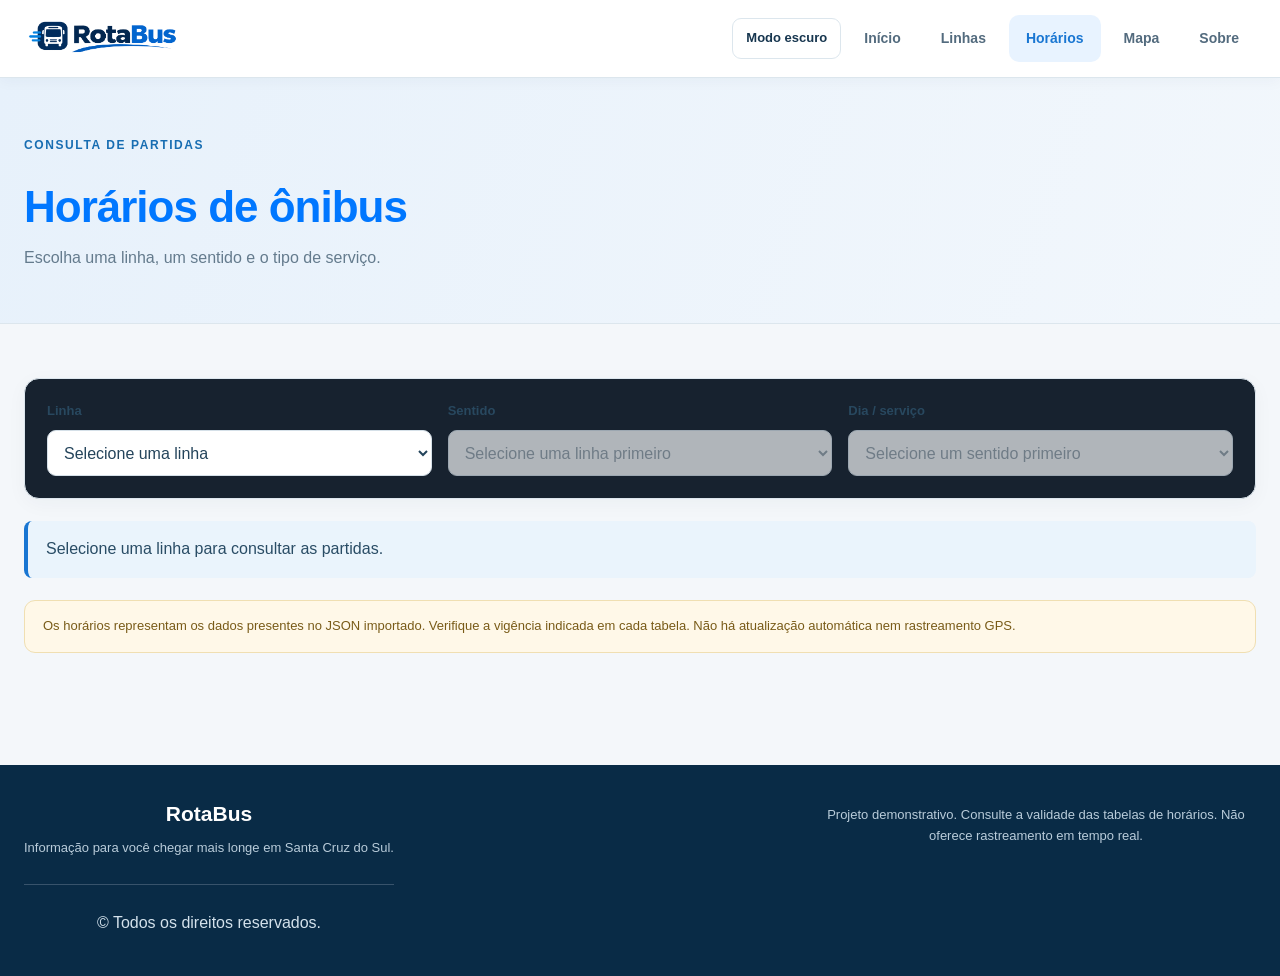
==== commit be4ca906: "versão 26-11" ====
--- a/horarios.html
+++ b/horarios.html
@@ -43,7 +43,7 @@
     <div class="container footer-inner">
       <div>
         <a class="footer-brand" href="index.html">RotaBus</a>
-        <p>Informação para você chegar mais longe em Santa Cruz do Sul.</p>
+        <p>Informação para você chegar mais longe em Santa Cruz do Sul.<hr>© Todos os direitos reservados.</p>
       </div>
       <p class="footer-note">
         Projeto demonstrativo. Consulte a validade das tabelas de horários.
--- a/style.css
+++ b/style.css
@@ -1113,7 +1113,7 @@
 
 .page-heading h1 {
   margin: 12px 0;
-  color: #142f48;
+  color: #0077ff;
   font-size: clamp(32px,4vw,44px);
   letter-spacing: -1px;
 }
@@ -1151,7 +1151,7 @@
   grid-template-columns: repeat(3,minmax(0,1fr));
   gap: 16px;
   padding: 22px;
-  background: white;
+  background: #17222F;
   border: 1px solid var(--line);
   border-radius: 15px;
   box-shadow: 0 5px 20px rgba(16,51,77,.04);
@@ -1748,4 +1748,66 @@
 
 [data-theme="dark"] .site-footer {
   background: #090f16;
+}
+
+.home-map-visual {
+  min-height: 400px;
+  height: 400px;
+  position: relative;
+  overflow: hidden;
+  border-radius: 22px;
+  background: #e8f0f5;
+  border: 1px solid #cbdde8;
+}
+
+.home-map-iframe {
+  display: block;
+  width: 100%;
+  height: 100%;
+  min-height: 400px;
+  border: 0;
+}
+
+.home-map-caption {
+  position: absolute;
+  left: 18px;
+  right: 18px;
+  bottom: 18px;
+  display: flex;
+  flex-direction: column;
+  gap: 4px;
+  padding: 14px 18px;
+  background: rgba(255,255,255,.95);
+  border-radius: 12px;
+  box-shadow: 0 4px 18px rgba(0,0,0,.12);
+  color: #17364f;
+}
+
+.home-map-caption strong {
+  color: #1976d2;
+  font-size: 12px;
+  letter-spacing: 1px;
+}
+
+.home-map-caption span {
+  font-size: 14px;
+}
+
+.home-map-caption a {
+  color: #1976d2;
+  font-size: 13px;
+  font-weight: 700;
+  text-decoration: none;
+}
+
+.home-map-caption a:hover {
+  text-decoration: underline;
+}
+
+@media (max-width: 600px) {
+  .home-map-visual,
+  .home-map-iframe {
+    min-height: 300px;
+    height: 300px;
+  }
 }
